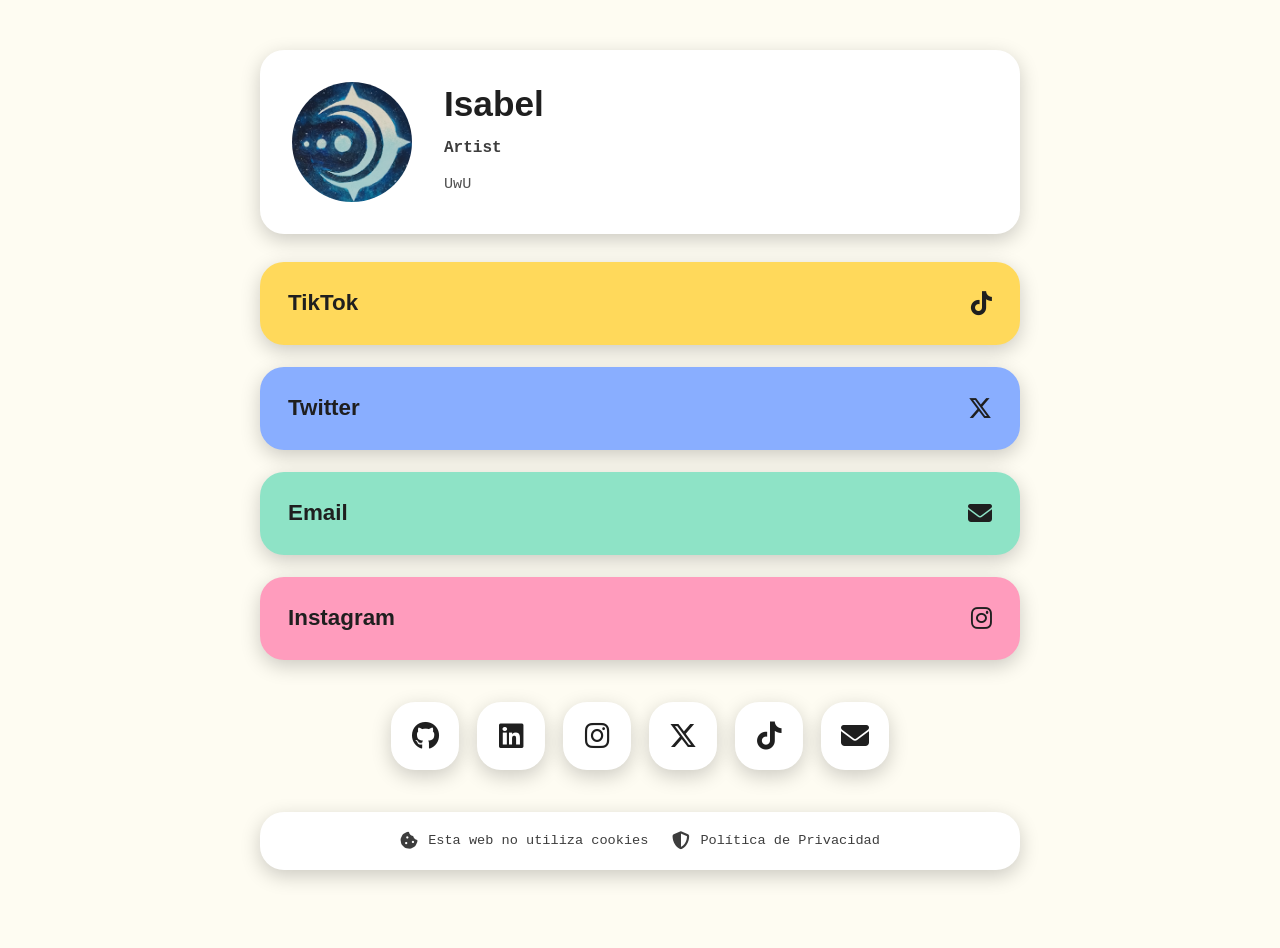
==== index.html @ 125470fb "Initial commit: portfolio site" ====
<!DOCTYPE html>
<html lang="en">

<head>

    <meta charset="UTF-8">
    <meta name="viewport" content="width=device-width, initial-scale=1.0">

    <title>Isabel | Portfolio</title>

    <meta name="description" content="Isabel — Artist. Portfolio showcasing art and creative work.">
    <meta http-equiv="X-Content-Type-Options" content="nosniff">
    <meta http-equiv="X-Frame-Options" content="DENY">
    <meta http-equiv="X-XSS-Protection" content="1; mode=block">
    <meta http-equiv="Referrer-Policy" content="strict-origin-when-cross-origin">
    <meta http-equiv="Content-Security-Policy" content="default-src 'self'; script-src 'self' 'unsafe-inline' https://gateway.umami.is; style-src 'self' 'unsafe-inline' https://fonts.googleapis.com https://cdnjs.cloudflare.com; font-src https://fonts.gstatic.com https://cdnjs.cloudflare.com; img-src 'self'; connect-src https://gateway.umami.is;">

    <link rel="preconnect" href="https://fonts.googleapis.com">
    <link rel="preconnect" href="https://fonts.gstatic.com" crossorigin>
    <link rel="dns-prefetch" href="https://cdnjs.cloudflare.com">

    <link href="https://fonts.googleapis.com/css2?family=Space+Mono:wght@400;700&family=Unbounded:wght@300;400;500;600;700;800&display=swap" rel="stylesheet">
    <link rel="stylesheet" href="https://cdnjs.cloudflare.com/ajax/libs/font-awesome/6.5.2/css/all.min.css">
    <link rel="stylesheet" href="style.css">

    <script defer src="script.js" data-website-id="782df3bd-cb09-4151-bb0a-d50eba4f6a2d" data-host-url="https://gateway.umami.is"></script>

</head>

<body>

    <main class="container">

        <!-- HERO -->

        <section class="hero card">

            <div class="avatar">

                <img src="img/foto_perfil.jpg" alt="Isabel">

            </div>

            <div class="hero-content">

                <h1>Isabel</h1>

                <h2>Artist</h2>

                <p>
                    UwU
                </p>

            </div>

        </section>

        <!-- SOCIAL 1 -->

        <a class="project yellow" href="https://tiktok.com/@isichu" target="_blank" rel="noopener noreferrer">

            <h3>TikTok</h3>

            <i class="fab fa-tiktok"></i>

        </a>

        <!-- SOCIAL 2 -->

        <a class="project blue" href="https://twitter.com" target="_blank" rel="noopener noreferrer">

            <h3>Twitter</h3>

            <i class="fab fa-x-twitter"></i>

        </a>

        <!-- SOCIAL 3 -->

        <a class="project green" href="#" id="email-link">

            <h3>Email</h3>

            <i class="fas fa-envelope"></i>

        </a>

        <!-- SOCIAL 4 -->

        <a class="project pink" href="https://instagram.com/isichu2732" target="_blank" rel="noopener noreferrer">

            <h3>Instagram</h3>

            <i class="fab fa-instagram"></i>

        </a>

        <!-- SOCIAL -->

        <section class="social">

            <a href="#" aria-label="GitHub">
                <i class="fab fa-github"></i>
            </a>

            <a href="#" aria-label="LinkedIn">
                <i class="fab fa-linkedin"></i>
            </a>

            <a href="https://instagram.com/isichu2732" target="_blank" rel="noopener noreferrer" aria-label="Instagram">
                <i class="fab fa-instagram"></i>
            </a>

            <a href="#" aria-label="X (Twitter)">
                <i class="fab fa-x-twitter"></i>
            </a>

            <a href="#" aria-label="TikTok">
                <i class="fab fa-tiktok"></i>
            </a>

            <a href="#" id="email-footer" aria-label="Email">
                <i class="fas fa-envelope"></i>
            </a>

        </section>

        <!-- FOOTER -->

        <footer class="site-footer">

            <div class="footer-card">

                <div class="footer-item">

                    <i class="fas fa-cookie-bite"></i>

                    <p>Esta web no utiliza cookies</p>

                </div>

                <div class="footer-item">

                    <a href="privacidad.html">

                        <i class="fas fa-shield-halved"></i>

                        <p>Política de Privacidad</p>

                    </a>

                </div>

            </div>

        </footer>

    </main>

    <script type="text/javascript">
      (() => {
        const e = ['m','a','i','l','t','o',':','i','s','a','r','t','e','2','7','3','2','@','g','m','a','i','l','.','c','o','m'];
        const email = e.join('');
        const emailLink = document.getElementById('email-link');
        const emailFooter = document.getElementById('email-footer');
        if (emailLink) emailLink.href = email;
        if (emailFooter) emailFooter.href = email;

        const linkNames = {
          'tiktok.com': 'TikTok',
          'twitter.com': 'Twitter',
          'x.com': 'Twitter',
          'instagram.com': 'Instagram',
          'mailto:': 'Email'
        };
        document.querySelectorAll('a').forEach(a => {
          if (a.host !== window.location.host && !a.getAttribute('data-umami-event')) {
            let name = 'outbound-link';
            const href = a.href;
            for (const [key, val] of Object.entries(linkNames)) {
              if (href.includes(key)) { name = val; break; }
            }
            a.setAttribute('data-umami-event', name);
            a.setAttribute('data-umami-event-url', href);
          }
        });
      })();
    </script>

</body>

</html>
---- style.css ----
:root{

    --bg:#FEFCF2;
    --card:#FFFFFF;

    --title:#1F1F1F;
    --subtitle:#3D3D3D;
    --text:#000000B0;

    --border:#4F4F4F;
    --shadow:#4F4F4F;

    --yellow:#FFD95B;
    --blue:#89AEFF;
    --green:#8EE3C6;
    --pink:#FF9CBD;

    --radius:24px;

    --font-title:'Unbounded',sans-serif;
    --font-body:'Space Mono',monospace;

}

*{
    margin:0;
    padding:0;
    box-sizing:border-box;
}

html{
    scroll-behavior:smooth;
}

body{

    background:var(--bg);

    font-family:var(--font-body);

    color:var(--text);

    padding:50px 20px;

}

.container{

    width:min(760px,100%);
    margin:auto;

}

/* ANIMATIONS */

@keyframes fadeInUp{

    from{

        opacity:0;

        transform:translateY(30px);

    }

    to{

        opacity:1;

        transform:translateY(0);

    }

}

.hero{

    animation:fadeInUp .6s ease both;

}

.project:nth-child(2){

    animation:fadeInUp .6s ease .15s both;

}

.project:nth-child(3){

    animation:fadeInUp .6s ease .3s both;

}

.project:nth-child(4){

    animation:fadeInUp .6s ease .45s both;

}

.project:nth-child(5){

    animation:fadeInUp .6s ease .6s both;

}

.social{

    animation:fadeInUp .6s ease .75s both;

}

/* GENERAL */

.card,
.project,
.social a{

    border-radius:var(--radius);

    box-shadow:0 6px 20px rgba(0,0,0,0.2);

    transition:transform .3s ease, box-shadow .3s ease;

}

.card:hover,
.project:hover,
.social a:hover{

    transform:translateY(-3px);

}

/* HERO */

.hero{

    display:flex;

    align-items:center;

    gap:32px;

    background:var(--card);

    padding:32px;

    margin-bottom:28px;

}

.avatar{

    width:120px;
    height:120px;

    border-radius:50%;

    background:#D8D8D8;

    flex-shrink:0;

    overflow:hidden;

}

.avatar img{

    width:100%;
    height:100%;
    object-fit:cover;

}

.hero-content{

    flex:1;

}

.hero h1{

    font-family:var(--font-title);

    font-size:2.2rem;

    line-height:1;

    color:var(--title);

    margin-bottom:18px;

}

.hero h2{

    font-family:var(--font-body);

    font-size:1rem;

    font-weight:700;

    color:var(--subtitle);

    margin-bottom:14px;

}

.hero p{

    font-family:var(--font-body);

    font-size:.95rem;

    line-height:1.8;

    color:var(--text);

    max-width:520px;

}

/* PROJECTS */

.project{

    display:flex;

    justify-content:space-between;

    align-items:center;

    text-decoration:none;

    padding:28px;

    margin-bottom:22px;

}

.project h3{

    font-family:var(--font-title);

    font-size:1.4rem;

    color:var(--title);

    line-height:1.2;

}

.project i{

    font-size:24px;

    color:var(--title);

    flex-shrink:0;

    transition:.25s;

}

.project:hover i{

    transform:translate(3px,-3px);

}

.project h3:last-child{
    margin-bottom:0;
}

.project p{

    font-family:var(--font-body);

    font-size:.88rem;

    line-height:1.7;

    max-width:500px;

    color:var(--text);

}

.yellow{
    background:var(--yellow);
}

.yellow:hover{
    box-shadow:0 8px 30px rgba(255,217,91,0.5);
}

.blue{
    background:var(--blue);
}

.blue:hover{
    box-shadow:0 8px 30px rgba(137,174,255,0.5);
}

.green{
    background:var(--green);
}

.green:hover{
    box-shadow:0 8px 30px rgba(142,227,198,0.5);
}

.pink{
    background:var(--pink);
}

.pink:hover{
    box-shadow:0 8px 30px rgba(255,156,189,0.5);
}

/* SOCIAL */

.social{

    display:flex;

    justify-content:center;

    gap:18px;

    margin-top:42px;

}

.social a{

    width:68px;

    height:68px;

    background:var(--card);

    display:flex;

    justify-content:center;

    align-items:center;

    text-decoration:none;

}

.social a i{

    font-size:28px;

    color:var(--title);

    transition:.25s;

}

.social a:hover i{

    transform:scale(1.15);

}

/* FOCUS */

a:focus-visible{

    outline:3px solid var(--border);

    outline-offset:4px;

}

/* SELECTION */

::selection{

    background:var(--yellow);

    color:var(--title);

}

/* SCROLLBAR */

::-webkit-scrollbar{

    width:10px;

}

::-webkit-scrollbar-track{

    background:var(--bg);

}

::-webkit-scrollbar-thumb{

    background:var(--border);

    border-radius:999px;

}

/* FOOTER */

.site-footer{

    margin-top:42px;

    padding-bottom:28px;

}

.footer-card{

    display:flex;

    justify-content:center;

    gap:24px;

    background:var(--card);

    border-radius:var(--radius);

    box-shadow:0 6px 20px rgba(0,0,0,0.2);

    padding:20px 28px;

    animation:fadeInUp .6s ease .9s both;

}

.footer-item{

    display:flex;

    align-items:center;

    gap:10px;

}

.footer-item i{

    font-size:18px;

    color:var(--subtitle);

    flex-shrink:0;

}

.footer-item p{

    font-family:var(--font-body);

    font-size:.85rem;

    color:var(--subtitle);

    margin:0;

}

.footer-item a{

    display:flex;

    align-items:center;

    gap:10px;

    text-decoration:none;

    color:var(--subtitle);

    transition:color .2s;

}

.footer-item a:hover{

    color:var(--title);

}

.footer-item a:hover i{

    color:var(--title);

}

/* PRIVACY */

.privacy .hero h1{

    font-size:1.6rem;

}

.privacy-content{

    background:var(--card);

    border-radius:var(--radius);

    box-shadow:0 6px 20px rgba(0,0,0,0.2);

    padding:32px;

    margin-bottom:28px;

}

.privacy-content h2{

    font-family:var(--font-title);

    font-size:1.1rem;

    color:var(--title);

    margin-top:28px;

    margin-bottom:12px;

}

.privacy-content p{

    font-family:var(--font-body);

    font-size:.9rem;

    line-height:1.8;

    color:var(--text);

    margin-bottom:12px;

}

.privacy-content ul{

    font-family:var(--font-body);

    font-size:.9rem;

    line-height:1.8;

    color:var(--text);

    margin-bottom:12px;

    padding-left:24px;

}

.privacy-content li{

    margin-bottom:6px;

}

.privacy-content a{

    color:var(--subtitle);

    text-decoration:underline;

}

.privacy-content a:hover{

    color:var(--title);

}

.back-link{

    text-align:center;

    margin-bottom:28px;

    padding-bottom:28px;

}

.back-link a{

    display:inline-flex;

    align-items:center;

    gap:10px;

    font-family:var(--font-body);

    font-size:.9rem;

    color:var(--subtitle);

    text-decoration:none;

    background:var(--card);

    border-radius:var(--radius);

    box-shadow:0 6px 20px rgba(0,0,0,0.2);

    padding:16px 28px;

    transition:transform .3s ease, box-shadow .3s ease, color .2s;

}

.back-link a:hover{

    color:var(--title);

    transform:translateY(-3px);

}

.back-link a i{

    font-size:14px;

    transition:transform .2s;

}

.back-link a:hover i{

    transform:translateX(-3px);

}

/* RESPONSIVE */

@media (max-width:768px){

    body{

        padding:30px 16px;

    }

    .hero{

        flex-direction:column;

        text-align:center;

        gap:24px;

    }

    .hero h1{

        font-size:2.7rem;

    }

    .hero p{

        max-width:100%;

    }

    .project{

        flex-direction:row;

        align-items:center;

    }

    .project i{

        font-size:20px;

    }

}

@media (max-width:480px){

    .hero{

        padding:24px;

    }

    .hero h1{

        font-size:2.2rem;

    }

    .project{

        padding:22px;

    }

    .project h3{

        font-size:1rem;

    }

    .project p{

        font-size:.82rem;

    }

    .social{

        gap:14px;

    }

    .social a{

        width:58px;

        height:58px;

    }

    .privacy-content{

        padding:24px;

    }

    .footer-card{

        flex-direction:column;

        gap:16px;

        padding:18px;

    }

}
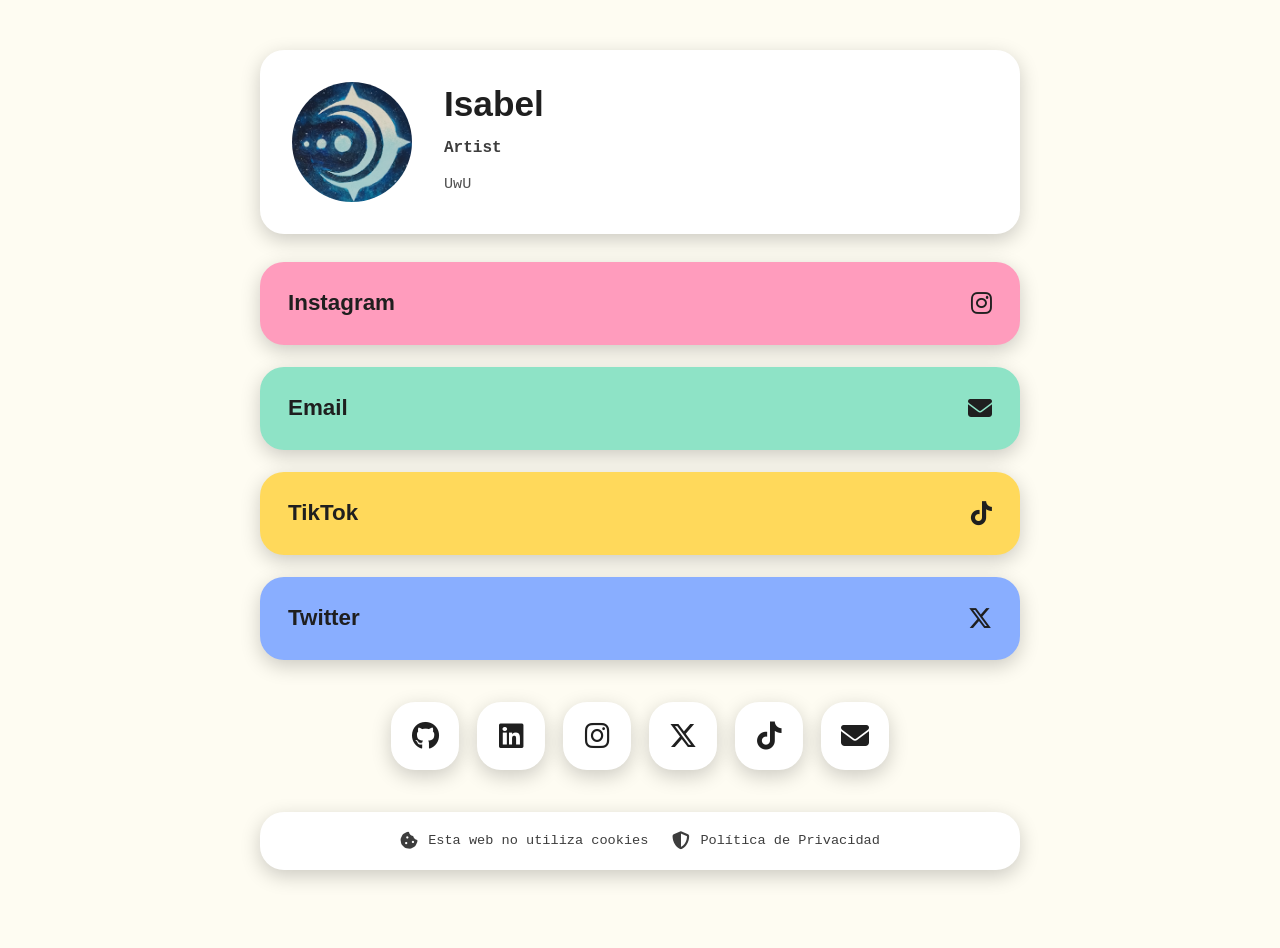
==== commit 297368fa: "Reorder social cards: Instagram, Email, TikTok, Twitter" ====
--- a/index.html
+++ b/index.html
@@ -57,25 +57,15 @@
 
         <!-- SOCIAL 1 -->
 
-        <a class="project yellow" href="https://tiktok.com/@isichu" target="_blank" rel="noopener noreferrer">
+        <a class="project pink" href="https://instagram.com/isichu2732" target="_blank" rel="noopener noreferrer">
 
-            <h3>TikTok</h3>
+            <h3>Instagram</h3>
 
-            <i class="fab fa-tiktok"></i>
+            <i class="fab fa-instagram"></i>
 
         </a>
 
         <!-- SOCIAL 2 -->
-
-        <a class="project blue" href="https://twitter.com" target="_blank" rel="noopener noreferrer">
-
-            <h3>Twitter</h3>
-
-            <i class="fab fa-x-twitter"></i>
-
-        </a>
-
-        <!-- SOCIAL 3 -->
 
         <a class="project green" href="#" id="email-link">
 
@@ -85,13 +75,23 @@
 
         </a>
 
+        <!-- SOCIAL 3 -->
+
+        <a class="project yellow" href="https://tiktok.com/@isichu" target="_blank" rel="noopener noreferrer">
+
+            <h3>TikTok</h3>
+
+            <i class="fab fa-tiktok"></i>
+
+        </a>
+
         <!-- SOCIAL 4 -->
 
-        <a class="project pink" href="https://instagram.com/isichu2732" target="_blank" rel="noopener noreferrer">
+        <a class="project blue" href="https://twitter.com" target="_blank" rel="noopener noreferrer">
 
-            <h3>Instagram</h3>
+            <h3>Twitter</h3>
 
-            <i class="fab fa-instagram"></i>
+            <i class="fab fa-x-twitter"></i>
 
         </a>
 
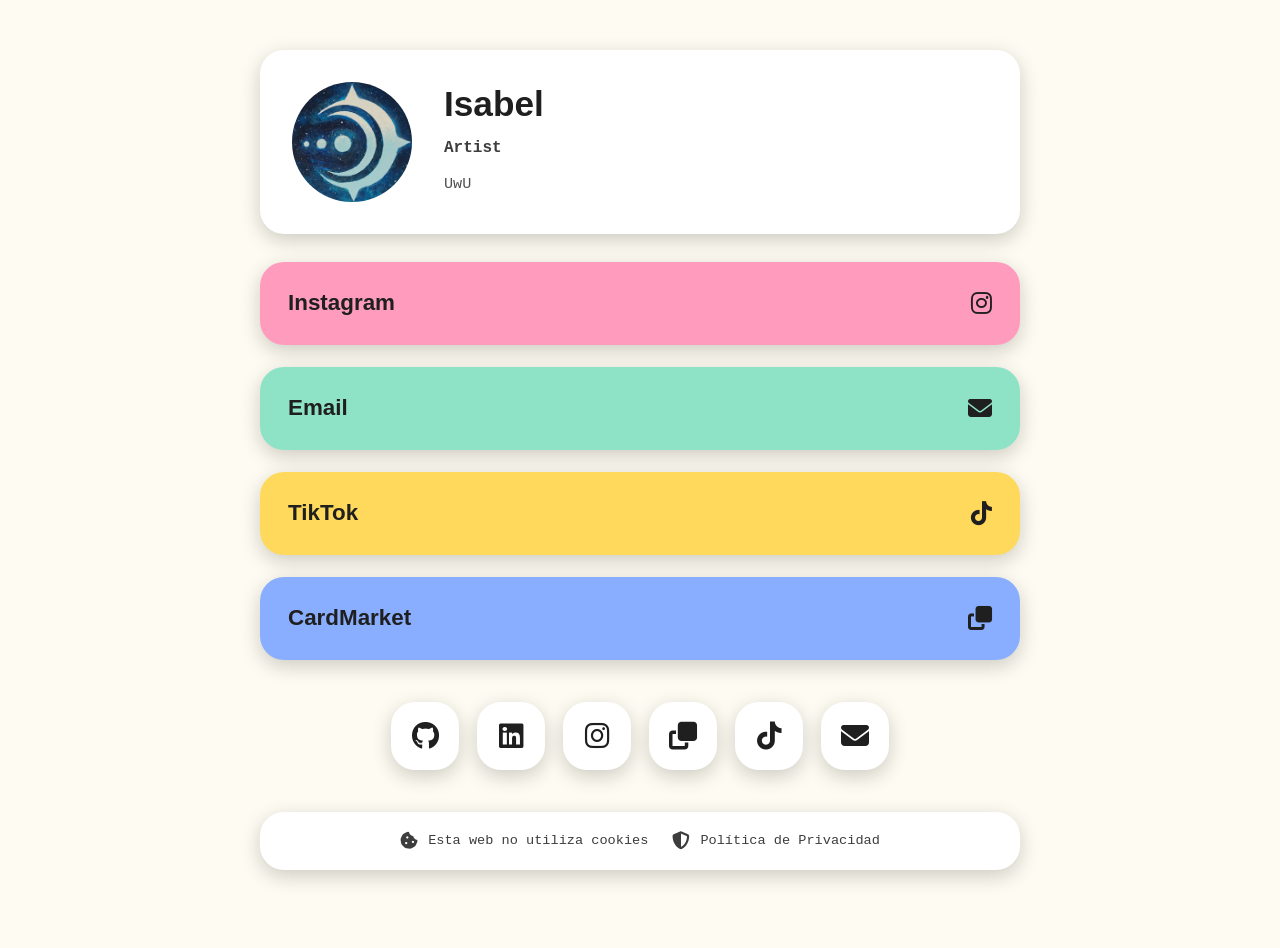
==== commit 83652897: "Cambiar Twitter por CardMarket" ====
--- a/index.html
+++ b/index.html
@@ -87,11 +87,11 @@
 
         <!-- SOCIAL 4 -->
 
-        <a class="project blue" href="https://twitter.com" target="_blank" rel="noopener noreferrer">
+        <a class="project blue" href="https://www.cardmarket.com/es/Riftbound/Users/fisicolo/Offers/Singles" target="_blank" rel="noopener noreferrer">
 
-            <h3>Twitter</h3>
+            <h3>CardMarket</h3>
 
-            <i class="fab fa-x-twitter"></i>
+            <i class="fas fa-clone"></i>
 
         </a>
 
@@ -111,8 +111,8 @@
                 <i class="fab fa-instagram"></i>
             </a>
 
-            <a href="#" aria-label="X (Twitter)">
-                <i class="fab fa-x-twitter"></i>
+            <a href="https://www.cardmarket.com/es/Riftbound/Users/fisicolo/Offers/Singles" target="_blank" rel="noopener noreferrer" aria-label="CardMarket">
+                <i class="fas fa-clone"></i>
             </a>
 
             <a href="#" aria-label="TikTok">
@@ -168,8 +168,7 @@
 
         const linkNames = {
           'tiktok.com': 'TikTok',
-          'twitter.com': 'Twitter',
-          'x.com': 'Twitter',
+          'cardmarket.com': 'CardMarket',
           'instagram.com': 'Instagram',
           'mailto:': 'Email'
         };
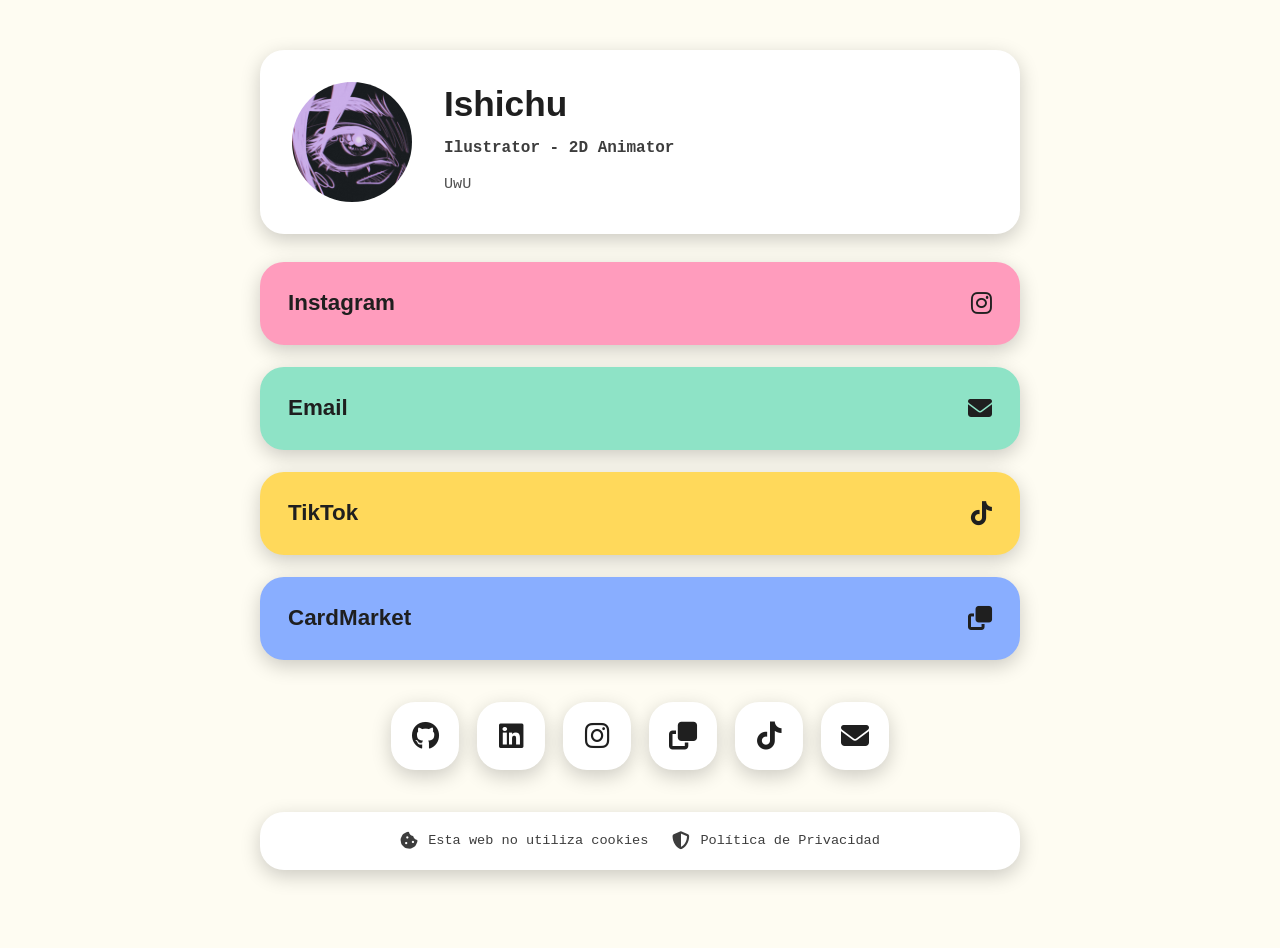
==== commit b5a3145b: "Update profile: rebrand to Ishichu, change subtitle to Ilustrator - 2D Animator, new profile photo" ====
--- a/index.html
+++ b/index.html
@@ -6,9 +6,9 @@
     <meta charset="UTF-8">
     <meta name="viewport" content="width=device-width, initial-scale=1.0">
 
-    <title>Isabel | Portfolio</title>
+    <title>Ishichu | Portfolio</title>
 
-    <meta name="description" content="Isabel — Artist. Portfolio showcasing art and creative work.">
+    <meta name="description" content="Ishichu — Ilustrator - 2D Animator. Portfolio showcasing art and creative work.">
     <meta http-equiv="X-Content-Type-Options" content="nosniff">
     <meta http-equiv="X-Frame-Options" content="DENY">
     <meta http-equiv="X-XSS-Protection" content="1; mode=block">
@@ -43,9 +43,9 @@
 
             <div class="hero-content">
 
-                <h1>Isabel</h1>
+                <h1>Ishichu</h1>
 
-                <h2>Artist</h2>
+                <h2>Ilustrator - 2D Animator</h2>
 
                 <p>
                     UwU
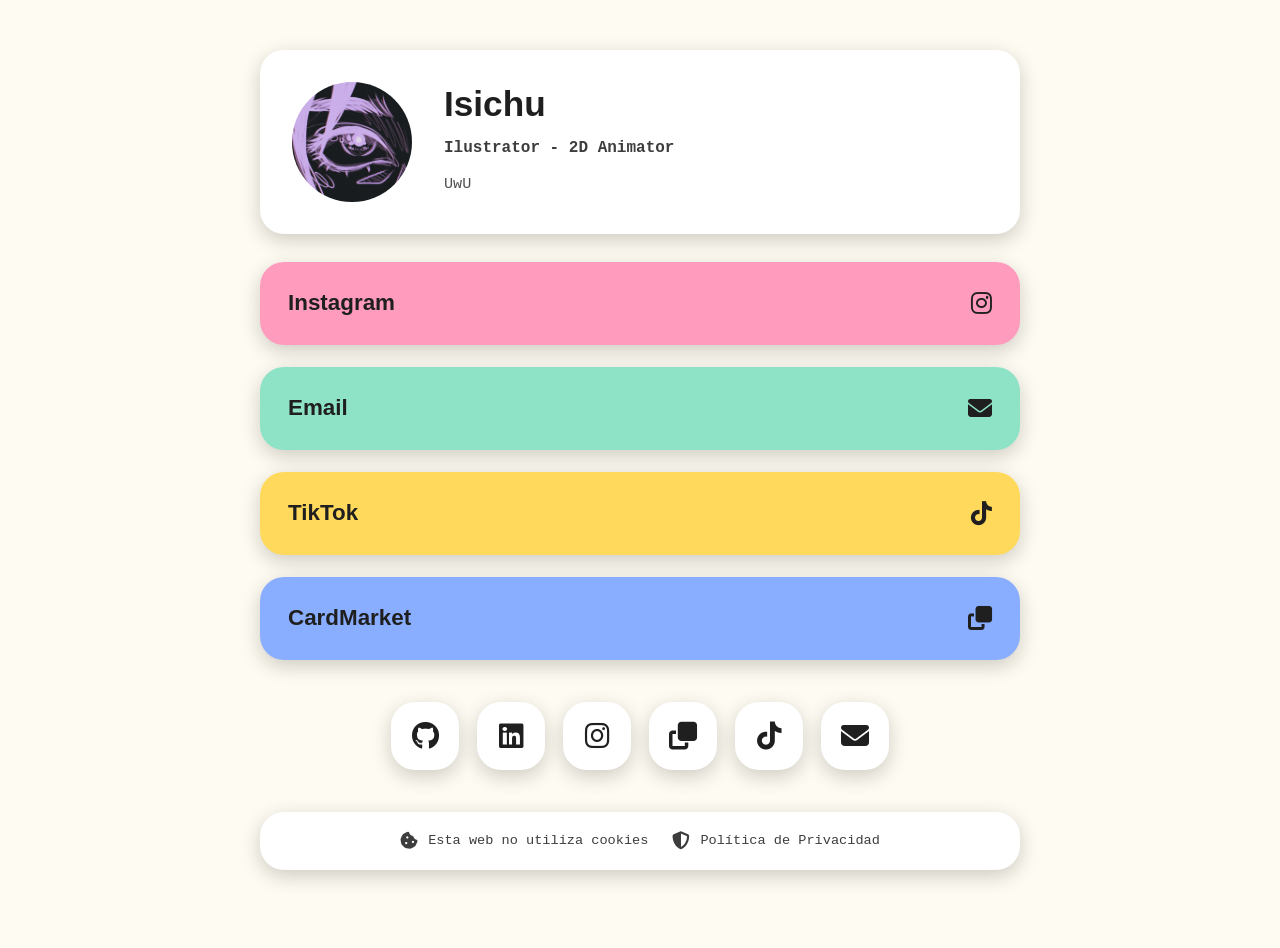
==== commit 6bf13d7b: "Fix typo: Isichu" ====
--- a/index.html
+++ b/index.html
@@ -6,9 +6,9 @@
     <meta charset="UTF-8">
     <meta name="viewport" content="width=device-width, initial-scale=1.0">
 
-    <title>Ishichu | Portfolio</title>
+    <title>Isichu | Portfolio</title>
 
-    <meta name="description" content="Ishichu — Ilustrator - 2D Animator. Portfolio showcasing art and creative work.">
+    <meta name="description" content="Isichu — Ilustrator - 2D Animator. Portfolio showcasing art and creative work.">
     <meta http-equiv="X-Content-Type-Options" content="nosniff">
     <meta http-equiv="X-Frame-Options" content="DENY">
     <meta http-equiv="X-XSS-Protection" content="1; mode=block">
@@ -43,7 +43,7 @@
 
             <div class="hero-content">
 
-                <h1>Ishichu</h1>
+                <h1>Isichu</h1>
 
                 <h2>Ilustrator - 2D Animator</h2>
 
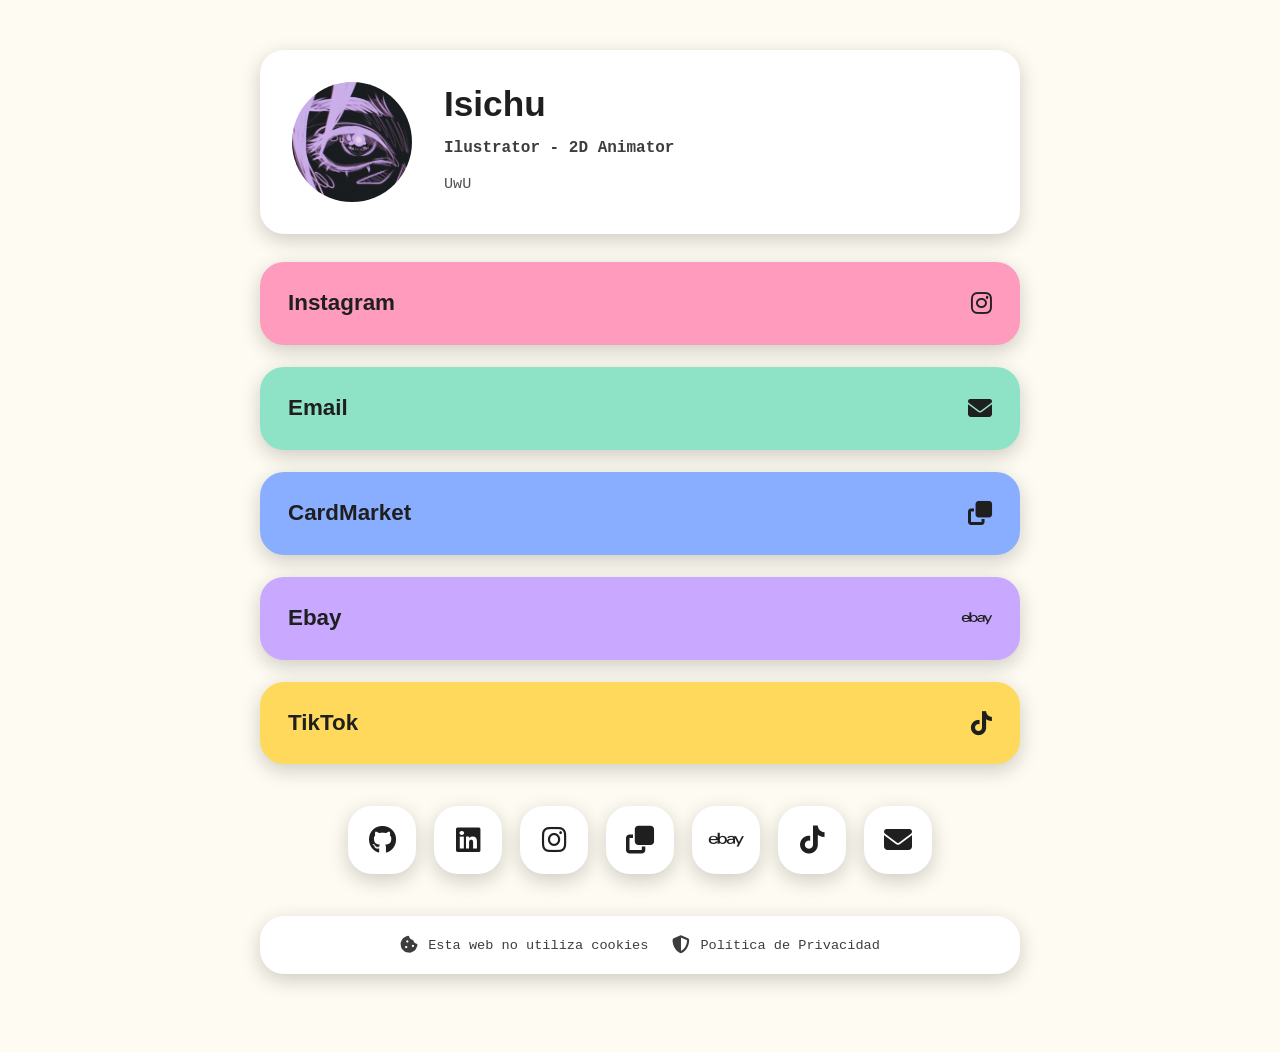
==== commit e5ad788c: "Add Ebay card between CardMarket and TikTok" ====
--- a/index.html
+++ b/index.html
@@ -77,21 +77,31 @@
 
         <!-- SOCIAL 3 -->
 
+        <a class="project blue" href="https://www.cardmarket.com/es/Riftbound/Users/fisicolo/Offers/Singles" target="_blank" rel="noopener noreferrer">
+
+            <h3>CardMarket</h3>
+
+            <i class="fas fa-clone"></i>
+
+        </a>
+
+        <!-- SOCIAL 4 -->
+
+        <a class="project purple" href="https://www.ebay.es/usr/fisicolo" target="_blank" rel="noopener noreferrer">
+
+            <h3>Ebay</h3>
+
+            <i class="fab fa-ebay"></i>
+
+        </a>
+
+        <!-- SOCIAL 5 -->
+
         <a class="project yellow" href="https://tiktok.com/@isichu" target="_blank" rel="noopener noreferrer">
 
             <h3>TikTok</h3>
 
             <i class="fab fa-tiktok"></i>
-
-        </a>
-
-        <!-- SOCIAL 4 -->
-
-        <a class="project blue" href="https://www.cardmarket.com/es/Riftbound/Users/fisicolo/Offers/Singles" target="_blank" rel="noopener noreferrer">
-
-            <h3>CardMarket</h3>
-
-            <i class="fas fa-clone"></i>
 
         </a>
 
@@ -113,6 +123,10 @@
 
             <a href="https://www.cardmarket.com/es/Riftbound/Users/fisicolo/Offers/Singles" target="_blank" rel="noopener noreferrer" aria-label="CardMarket">
                 <i class="fas fa-clone"></i>
+            </a>
+
+            <a href="https://www.ebay.es/usr/fisicolo" target="_blank" rel="noopener noreferrer" aria-label="Ebay">
+                <i class="fab fa-ebay"></i>
             </a>
 
             <a href="#" aria-label="TikTok">
@@ -169,6 +183,7 @@
         const linkNames = {
           'tiktok.com': 'TikTok',
           'cardmarket.com': 'CardMarket',
+          'ebay.es': 'Ebay',
           'instagram.com': 'Instagram',
           'mailto:': 'Email'
         };
--- a/style.css
+++ b/style.css
@@ -14,6 +14,7 @@
     --blue:#89AEFF;
     --green:#8EE3C6;
     --pink:#FF9CBD;
+    --purple:#C9A8FF;
 
     --radius:24px;
 
@@ -103,9 +104,15 @@
 
 }
 
+.project:nth-child(6){
+
+    animation:fadeInUp .6s ease .75s both;
+
+}
+
 .social{
 
-    animation:fadeInUp .6s ease .75s both;
+    animation:fadeInUp .6s ease .9s both;
 
 }
 
@@ -318,6 +325,14 @@
     box-shadow:0 8px 30px rgba(255,156,189,0.5);
 }
 
+.purple{
+    background:var(--purple);
+}
+
+.purple:hover{
+    box-shadow:0 8px 30px rgba(201,168,255,0.5);
+}
+
 /* SOCIAL */
 
 .social{
@@ -434,7 +449,7 @@
 
     padding:20px 28px;
 
-    animation:fadeInUp .6s ease .9s both;
+    animation:fadeInUp .6s ease 1.05s both;
 
 }
 
